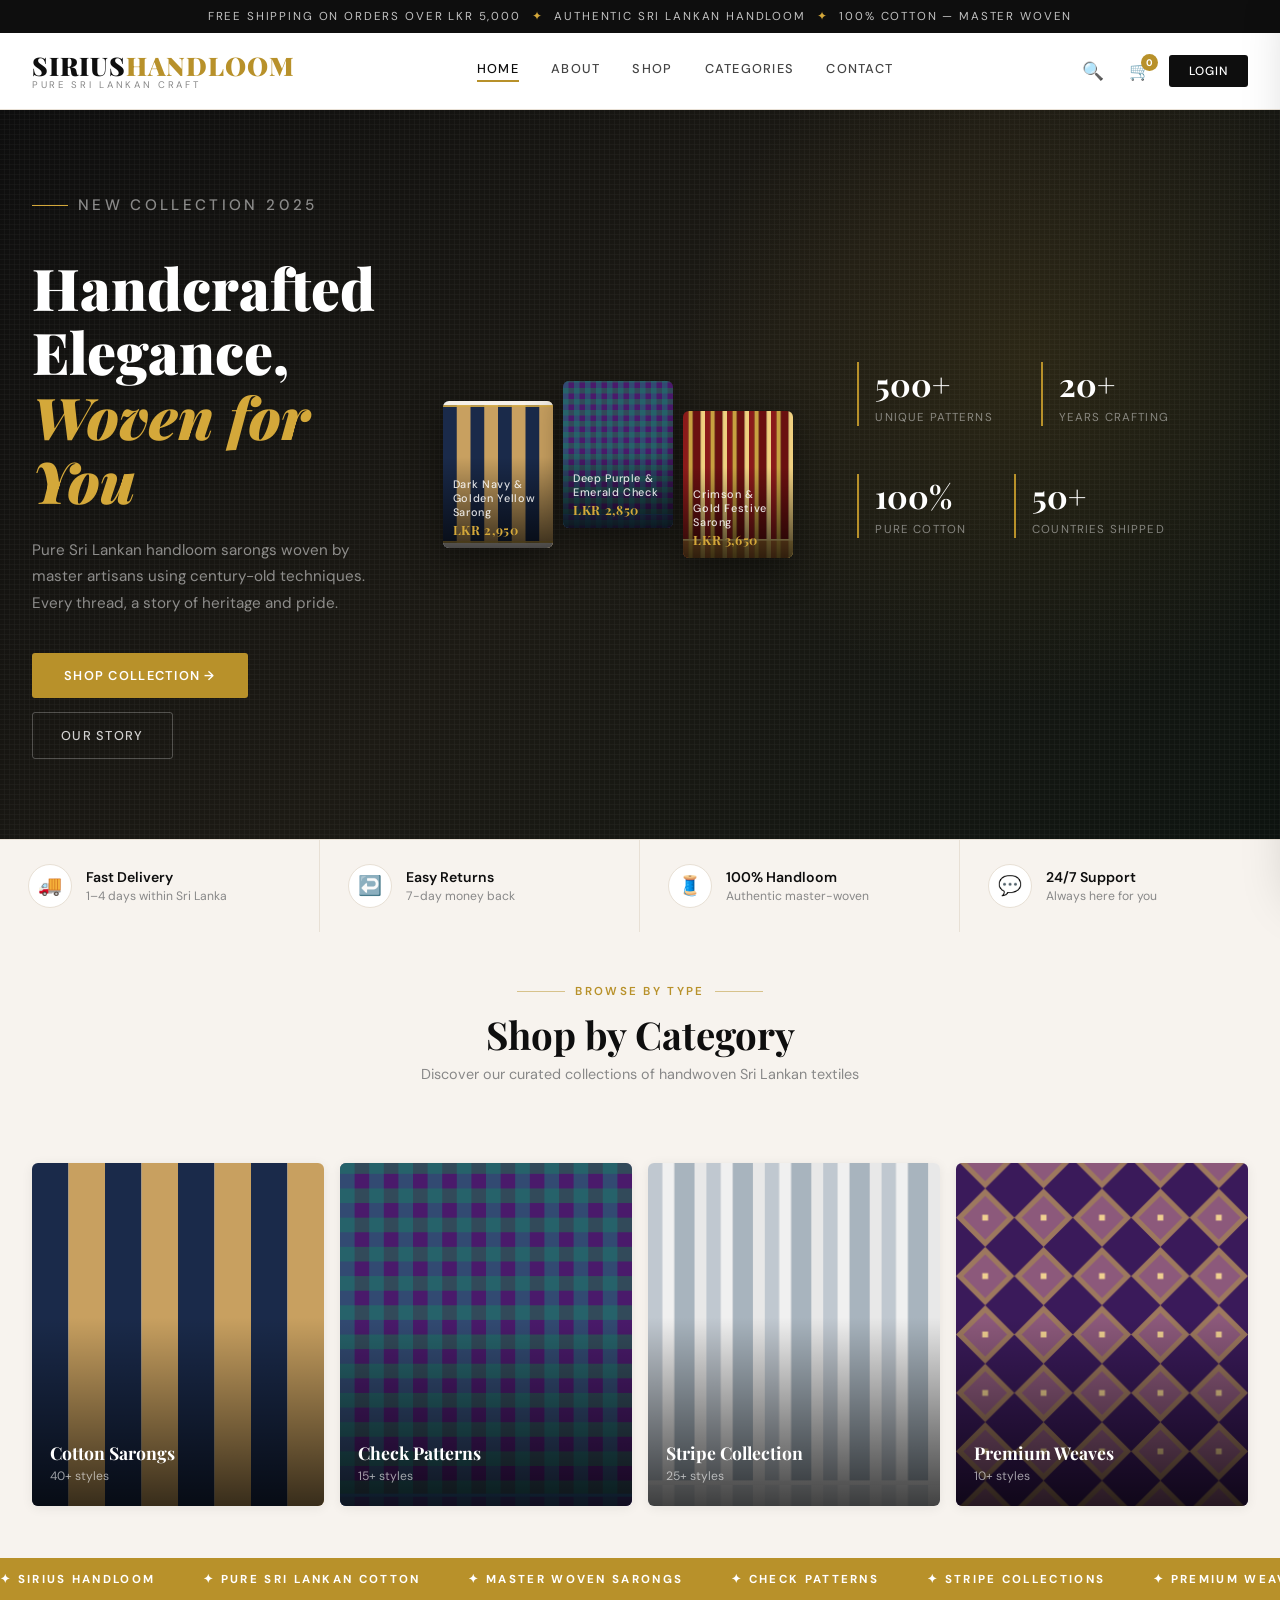
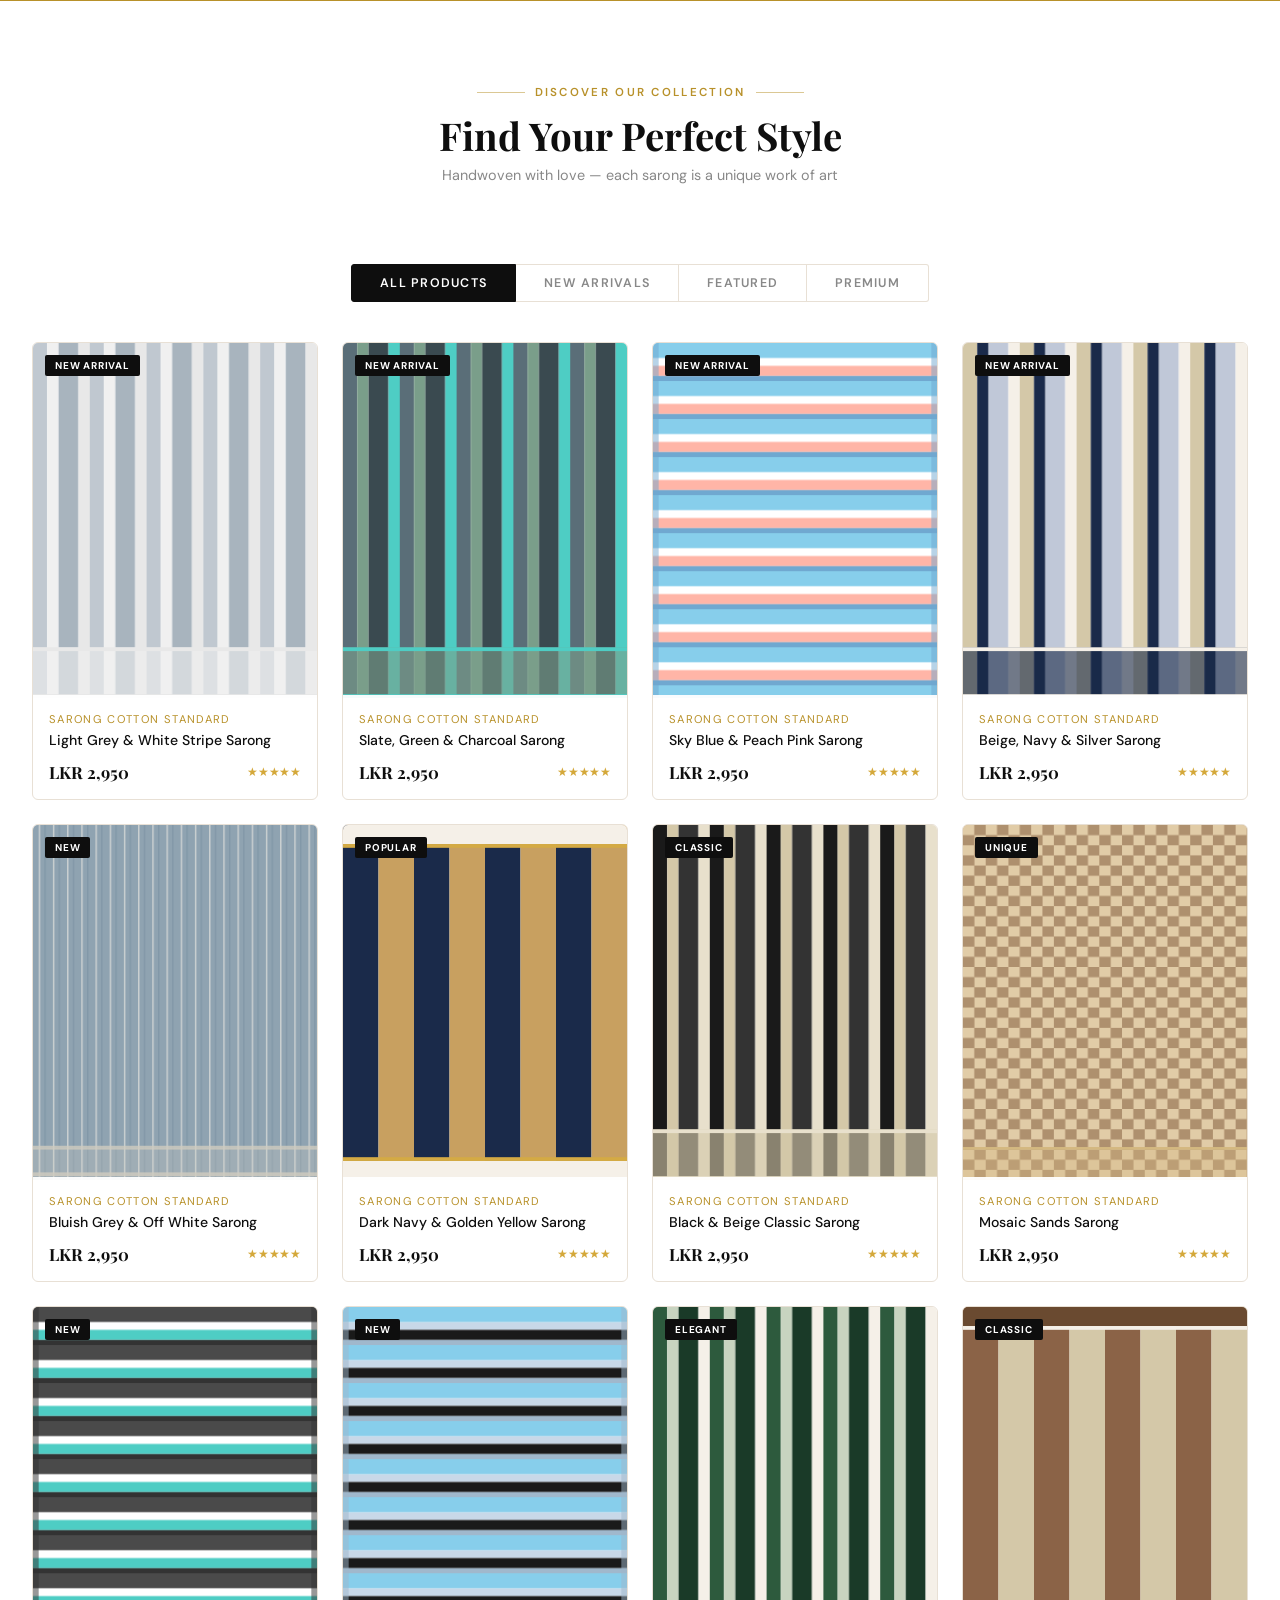
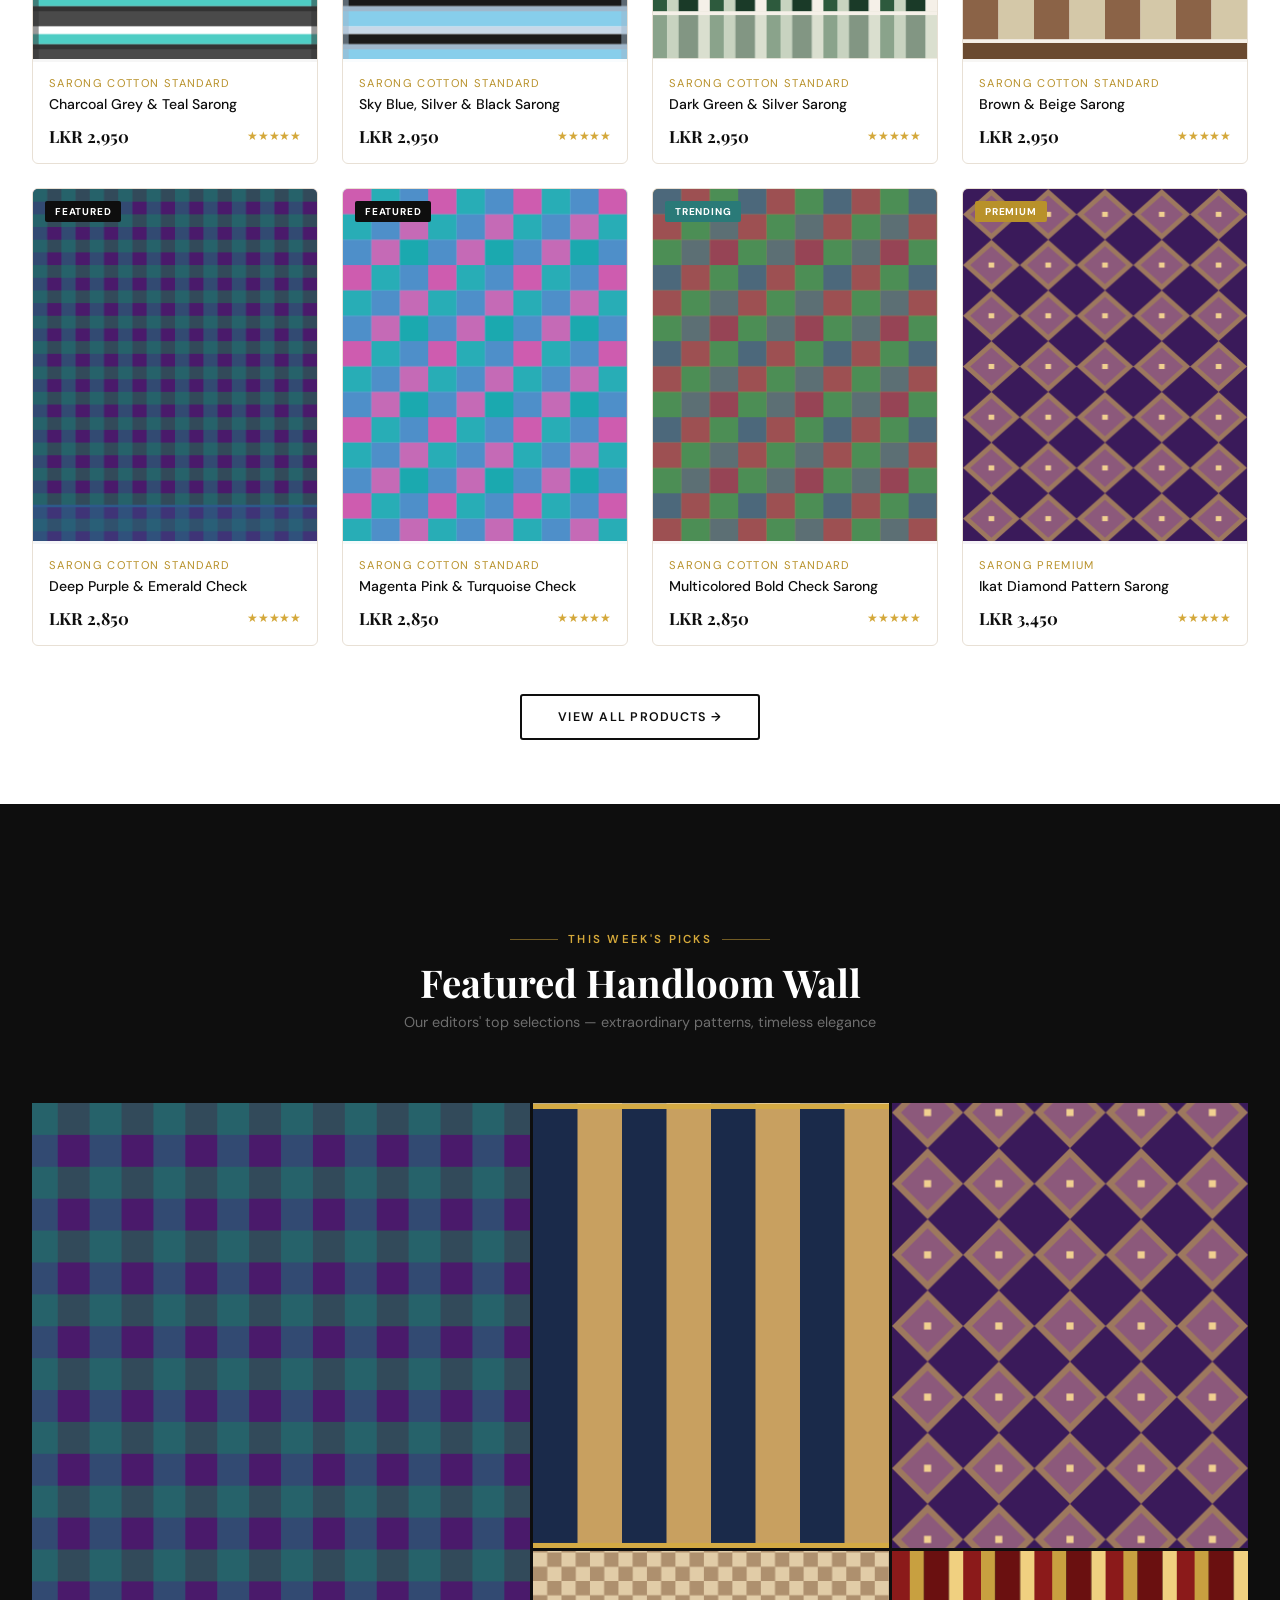
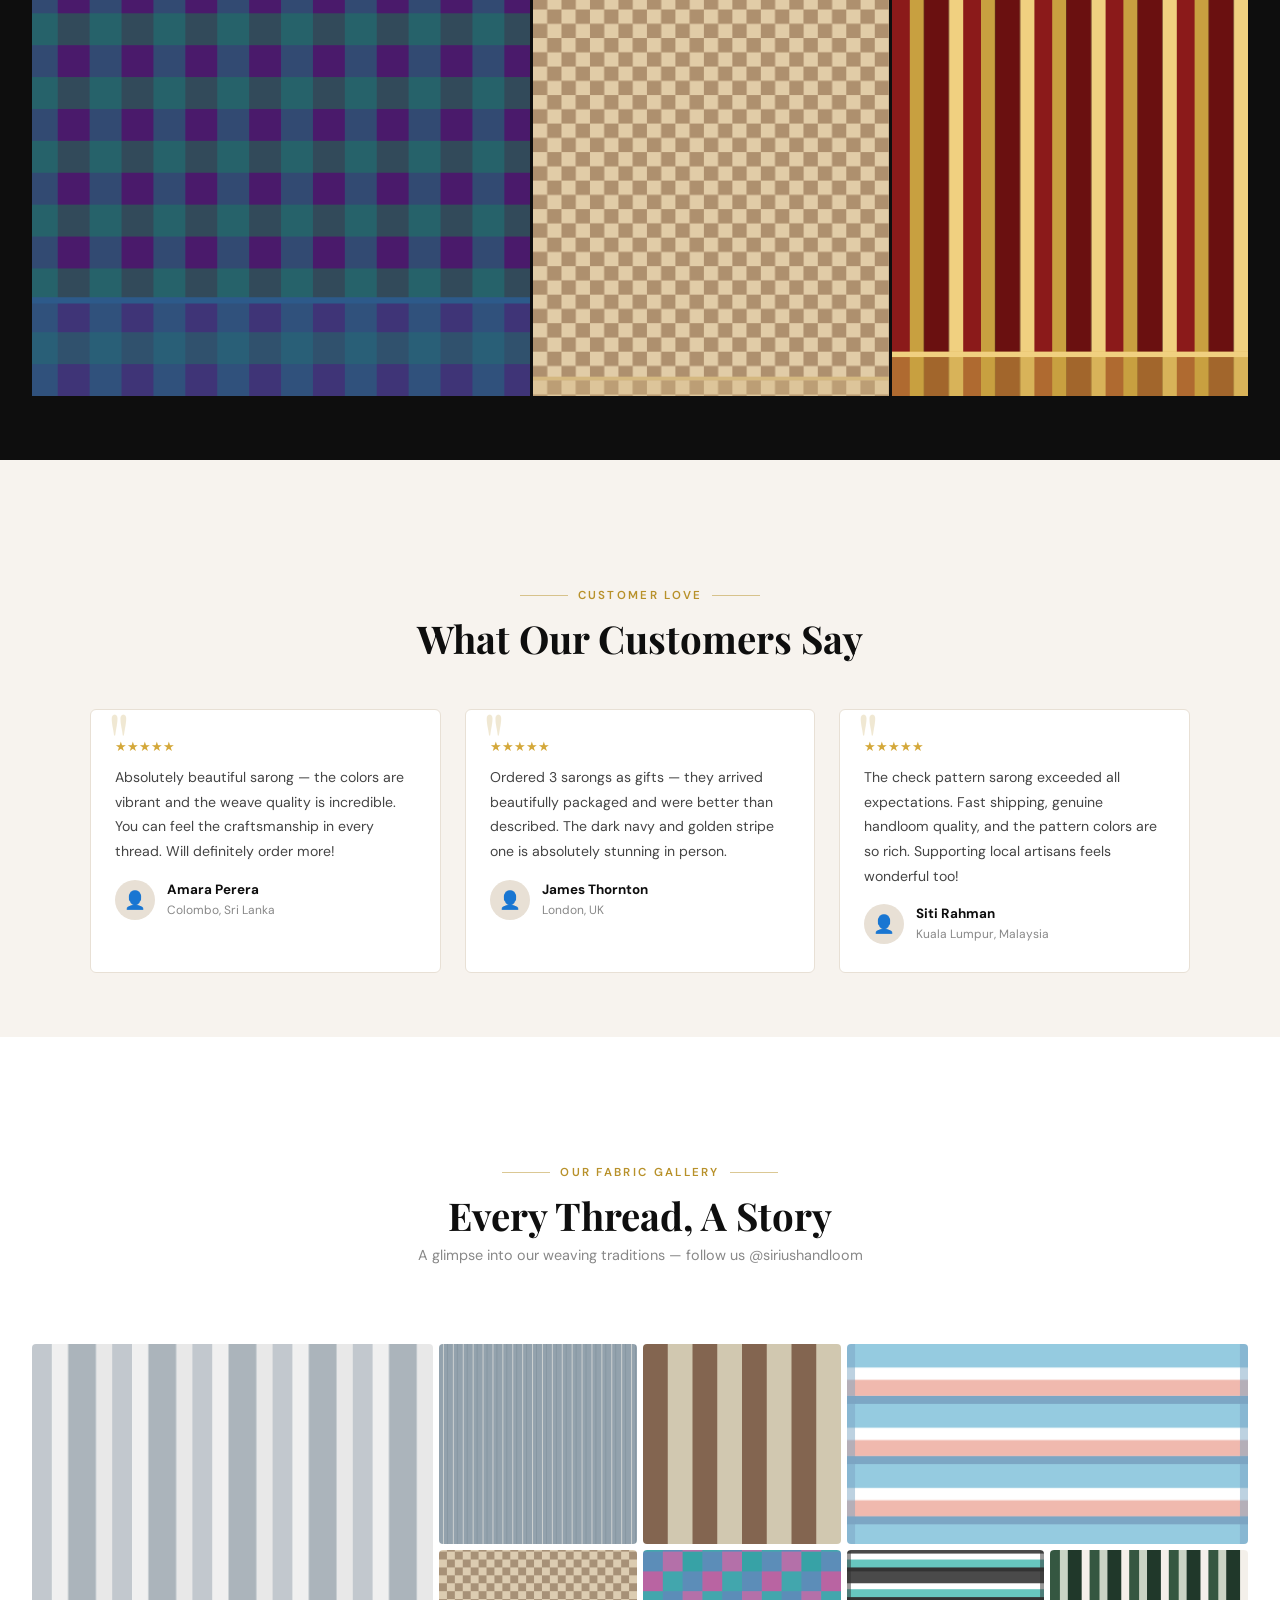
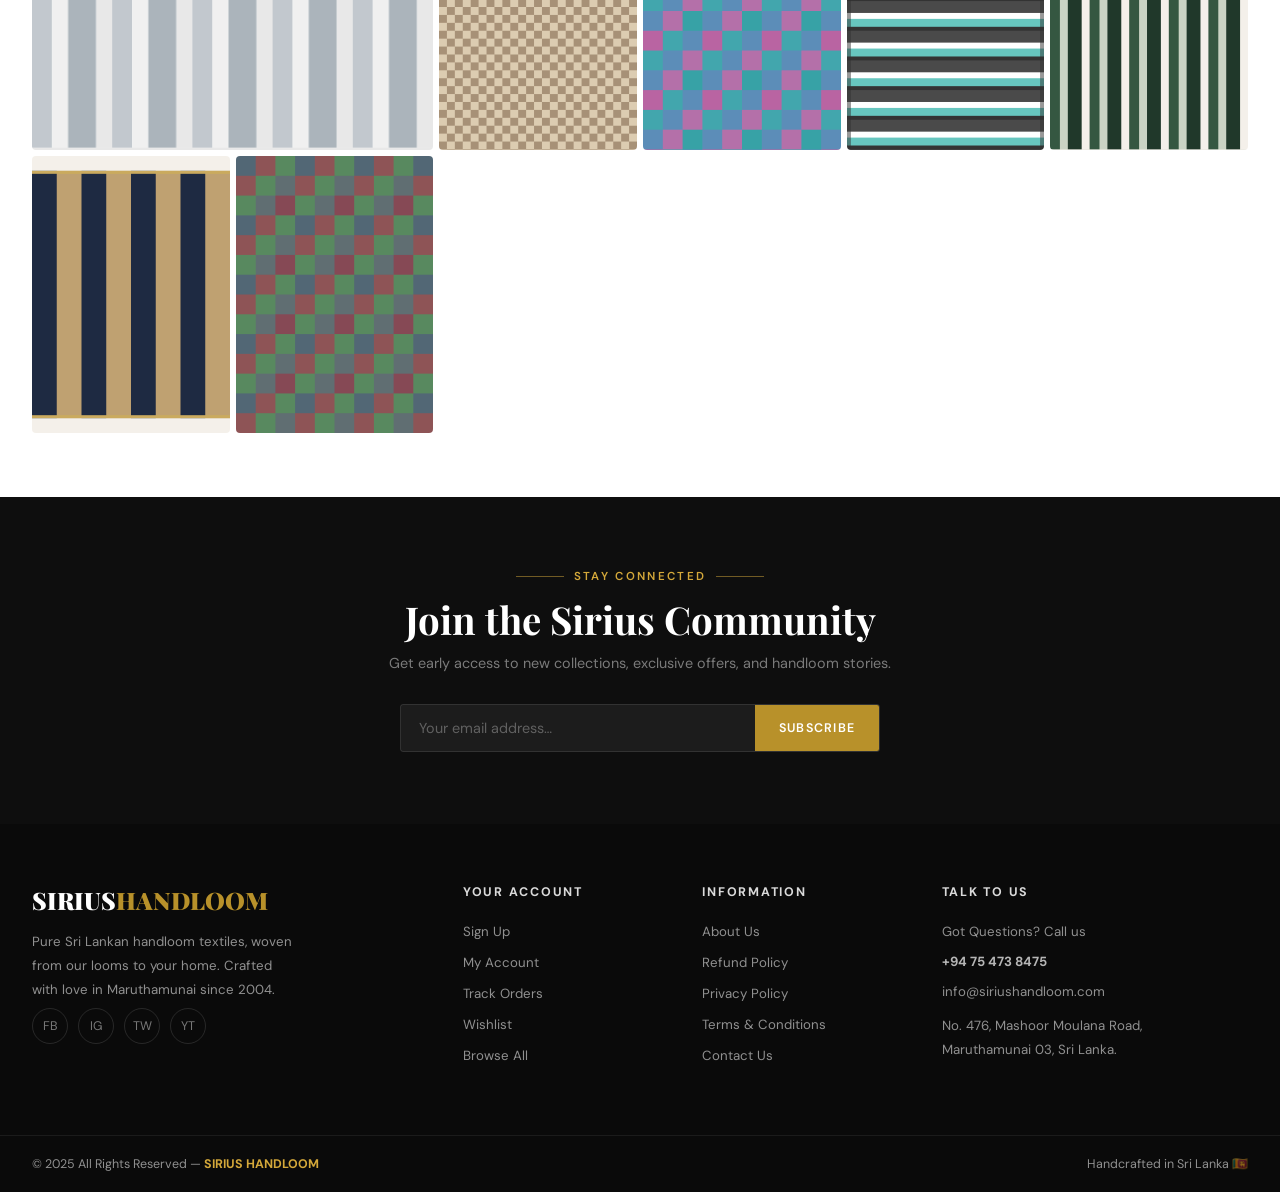
==== index.html @ 28c146fe "Initial commit - Handloom website" ====
<!DOCTYPE html>
<html lang="en">
<head>
  <meta charset="UTF-8"/>
  <meta name="viewport" content="width=device-width, initial-scale=1.0"/>
  <title>Sirius Handloom — Pure Sri Lankan Handloom Textiles</title>
  <meta name="description" content="Discover handcrafted Sri Lankan handloom sarongs, woven by master artisans. Authentic cotton textiles, vibrant patterns, shipped worldwide.">
  <link rel="preconnect" href="https://fonts.googleapis.com">
  <link href="https://fonts.googleapis.com/css2?family=Playfair+Display:ital,wght@0,400;0,700;0,900;1,400;1,700&family=DM+Sans:wght@300;400;500&display=swap" rel="stylesheet">
  <link rel="stylesheet" href="style.css"/>
</head>
<body>

<!-- ANNOUNCE BAR -->
<div class="announce">
  Free shipping on orders over LKR 5,000
  <span>✦</span>
  Authentic Sri Lankan Handloom
  <span>✦</span>
  100% Cotton — Master Woven
</div>

<!-- HEADER -->
<header class="header" id="siteHeader">
  <div class="header-inner">
    <div class="logo">
      <a href="index.html">
        <div class="logo-main">SIRIUS<span>HANDLOOM</span></div>
        <div class="logo-sub">Pure Sri Lankan Craft</div>
      </a>
    </div>
    <nav class="nav">
      <a href="index.html" class="active">Home</a>
      <a href="about.html">About</a>
      <a href="shop.html">Shop</a>
      <a href="categories.html">Categories</a>
      <a href="contact.html">Contact</a>
    </nav>
    <div class="h-actions">
      <button class="h-btn" onclick="toggleSearch()" title="Search">🔍</button>
      <button class="h-btn" onclick="toggleCart()" title="Cart">
        🛒<span class="cart-badge">0</span>
      </button>
      <a href="login.html" class="btn-login">Login</a>
      <button class="hamburger" onclick="toggleMenu()">☰</button>
    </div>
  </div>
  <div class="mobile-nav" id="mobileNav">
    <a href="index.html">Home</a>
    <a href="about.html">About Us</a>
    <a href="shop.html">Shop All</a>
    <a href="categories.html">Categories</a>
    <a href="contact.html">Contact</a>
    <a href="login.html">Login / Register</a>
  </div>
  <div class="search-wrap" id="searchWrap">
    <input type="text" placeholder="Search sarongs, patterns, colors…"/>
    <button>Search</button>
  </div>
</header>

<!-- HERO -->
<section class="hero">
  <div class="hero-bg"></div>
  <div class="hero-texture"></div>
  <div class="hero-glow"></div>
  <div class="hero-content">
    <div class="hero-left">
      <p class="hero-tag">New Collection 2025</p>
      <h1>
        Handcrafted<br>
        Elegance,<br>
        <em>Woven for You</em>
      </h1>
      <p>Pure Sri Lankan handloom sarongs woven by master artisans using century-old techniques. Every thread, a story of heritage and pride.</p>
      <div class="hero-btns">
        <a href="shop.html" class="btn-primary">Shop Collection →</a>
        <a href="about.html" class="btn-ghost">Our Story</a>
      </div>
    </div>
    <div class="hero-right" id="heroFabrics">
      <!-- Rendered by JS -->
    </div>
  </div>
  <div class="hero-stats">
    <div class="stat">
      <span class="stat-num">500+</span>
      <span class="stat-label">Unique Patterns</span>
    </div>
    <div class="stat">
      <span class="stat-num">20+</span>
      <span class="stat-label">Years Crafting</span>
    </div>
    <div class="stat">
      <span class="stat-num">100%</span>
      <span class="stat-label">Pure Cotton</span>
    </div>
    <div class="stat">
      <span class="stat-num">50+</span>
      <span class="stat-label">Countries Shipped</span>
    </div>
  </div>
</section>

<!-- FEATURES -->
<section class="features">
  <div class="feature">
    <div class="f-icon">🚚</div>
    <div><strong>Fast Delivery</strong><p>1–4 days within Sri Lanka</p></div>
  </div>
  <div class="feature">
    <div class="f-icon">↩️</div>
    <div><strong>Easy Returns</strong><p>7-day money back</p></div>
  </div>
  <div class="feature">
    <div class="f-icon">🧵</div>
    <div><strong>100% Handloom</strong><p>Authentic master-woven</p></div>
  </div>
  <div class="feature">
    <div class="f-icon">💬</div>
    <div><strong>24/7 Support</strong><p>Always here for you</p></div>
  </div>
</section>

<!-- CATEGORY BAND -->
<section class="cat-band">
  <div class="section-head">
    <p class="section-label">Browse by Type</p>
    <h2 class="section-title">Shop by Category</h2>
    <p class="section-sub">Discover our curated collections of handwoven Sri Lankan textiles</p>
  </div>
  <div class="cat-grid" id="catGrid">
    <!-- Rendered by JS -->
  </div>
</section>

<!-- MARQUEE -->
<div class="marquee-wrap">
  <div class="marquee-track">
    <span>Sirius Handloom</span>
    <span>Pure Sri Lankan Cotton</span>
    <span>Master Woven Sarongs</span>
    <span>Check Patterns</span>
    <span>Stripe Collections</span>
    <span>Premium Weaves</span>
    <span>Handcrafted Heritage</span>
    <span>Vibrant Colors</span>
    <span>Sirius Handloom</span>
    <span>Pure Sri Lankan Cotton</span>
    <span>Master Woven Sarongs</span>
    <span>Check Patterns</span>
    <span>Stripe Collections</span>
    <span>Premium Weaves</span>
    <span>Handcrafted Heritage</span>
    <span>Vibrant Colors</span>
  </div>
</div>

<!-- PRODUCTS -->
<section class="products-section">
  <div class="section-head">
    <p class="section-label">Discover Our Collection</p>
    <h2 class="section-title">Find Your Perfect Style</h2>
    <p class="section-sub">Handwoven with love — each sarong is a unique work of art</p>
  </div>
  <div class="tab-bar">
    <button class="tab-pill active" onclick="switchTab(this,'all')">All Products</button>
    <button class="tab-pill" onclick="switchTab(this,'new')">New Arrivals</button>
    <button class="tab-pill" onclick="switchTab(this,'featured')">Featured</button>
    <button class="tab-pill" onclick="switchTab(this,'premium')">Premium</button>
  </div>
  <div class="products-grid" id="productsGrid">
    <!-- Rendered by JS -->
  </div>
  <div class="center" style="padding:48px 0 0;">
    <a href="shop.html" class="btn-outline">View All Products →</a>
  </div>
</section>

<!-- FEATURED WALL -->
<section class="featured-wall">
  <div class="section-head" style="padding-bottom:32px;">
    <p class="section-label">This Week's Picks</p>
    <h2 class="section-title">Featured Handloom Wall</h2>
    <p class="section-sub" style="color:rgba(255,255,255,.4)">Our editors' top selections — extraordinary patterns, timeless elegance</p>
  </div>
  <div class="fw-grid" id="featuredWall">
    <!-- Rendered by JS -->
  </div>
</section>

<!-- TESTIMONIALS -->
<section class="testimonial-band">
  <div class="section-head">
    <p class="section-label">Customer Love</p>
    <h2 class="section-title">What Our Customers Say</h2>
  </div>
  <div class="testi-grid">
    <div class="testi-card">
      <div class="testi-stars">★★★★★</div>
      <p class="testi-text">Absolutely beautiful sarong — the colors are vibrant and the weave quality is incredible. You can feel the craftsmanship in every thread. Will definitely order more!</p>
      <div class="testi-author">
        <div class="testi-avatar">👤</div>
        <div><strong>Amara Perera</strong><span>Colombo, Sri Lanka</span></div>
      </div>
    </div>
    <div class="testi-card">
      <div class="testi-stars">★★★★★</div>
      <p class="testi-text">Ordered 3 sarongs as gifts — they arrived beautifully packaged and were better than described. The dark navy and golden stripe one is absolutely stunning in person.</p>
      <div class="testi-author">
        <div class="testi-avatar">👤</div>
        <div><strong>James Thornton</strong><span>London, UK</span></div>
      </div>
    </div>
    <div class="testi-card">
      <div class="testi-stars">★★★★★</div>
      <p class="testi-text">The check pattern sarong exceeded all expectations. Fast shipping, genuine handloom quality, and the pattern colors are so rich. Supporting local artisans feels wonderful too!</p>
      <div class="testi-author">
        <div class="testi-avatar">👤</div>
        <div><strong>Siti Rahman</strong><span>Kuala Lumpur, Malaysia</span></div>
      </div>
    </div>
  </div>
</section>

<!-- GALLERY -->
<section class="gallery-section">
  <div class="section-head">
    <p class="section-label">Our Fabric Gallery</p>
    <h2 class="section-title">Every Thread, A Story</h2>
    <p class="section-sub">A glimpse into our weaving traditions — follow us @siriushandloom</p>
  </div>
  <div class="gallery-grid" id="galleryGrid">
    <!-- Rendered by JS -->
  </div>
</section>

<!-- NEWSLETTER -->
<section class="newsletter">
  <div class="section-label">Stay Connected</div>
  <h2 class="section-title">Join the Sirius Community</h2>
  <p>Get early access to new collections, exclusive offers, and handloom stories.</p>
  <div class="nl-form">
    <input type="email" placeholder="Your email address…"/>
    <button onclick="subscribeNewsletter(this)">Subscribe</button>
  </div>
</section>

<!-- FOOTER -->
<footer class="footer">
  <div class="footer-top">
    <div class="footer-col f-brand">
      <div class="f-logo">SIRIUS<span>HANDLOOM</span></div>
      <p>Pure Sri Lankan handloom textiles, woven from our looms to your home. Crafted with love in Maruthamunai since 2004.</p>
      <div class="f-socials">
        <a href="#">FB</a><a href="#">IG</a><a href="#">TW</a><a href="#">YT</a>
      </div>
    </div>
    <div class="footer-col">
      <h4>Your Account</h4>
      <ul>
        <li><a href="login.html">Sign Up</a></li>
        <li><a href="#">My Account</a></li>
        <li><a href="#">Track Orders</a></li>
        <li><a href="#">Wishlist</a></li>
        <li><a href="shop.html">Browse All</a></li>
      </ul>
    </div>
    <div class="footer-col">
      <h4>Information</h4>
      <ul>
        <li><a href="about.html">About Us</a></li>
        <li><a href="#">Refund Policy</a></li>
        <li><a href="#">Privacy Policy</a></li>
        <li><a href="#">Terms & Conditions</a></li>
        <li><a href="contact.html">Contact Us</a></li>
      </ul>
    </div>
    <div class="footer-col">
      <h4>Talk To Us</h4>
      <p>Got Questions? Call us</p>
      <p><strong><a href="tel:+94754738475" style="color:rgba(255,255,255,.7)">+94 75 473 8475</a></strong></p>
      <p><a href="mailto:info@siriushandloom.com">info@siriushandloom.com</a></p>
      <p style="margin-top:10px;">No. 476, Mashoor Moulana Road,<br>Maruthamunai 03, Sri Lanka.</p>
    </div>
  </div>
  <div class="footer-bottom" style="max-width:1320px;margin:0 auto;">
    <p>© 2025 All Rights Reserved — <strong>SIRIUS HANDLOOM</strong></p>
    <p>Handcrafted in Sri Lanka 🇱🇰</p>
  </div>
</footer>

<!-- CART OVERLAY + DRAWER -->
<div class="cart-overlay" id="cartOverlay" onclick="toggleCart()"></div>
<div class="cart-drawer" id="cartDrawer">
  <div class="cart-head">
    <h3>Your Cart <span class="cart-count-text"></span></h3>
    <button onclick="toggleCart()">✕</button>
  </div>
  <div class="cart-empty-state" id="cartEmptyState">
    <div class="empty-icon">🛒</div>
    <p>Your cart is empty</p>
    <a href="shop.html" class="btn-primary" onclick="toggleCart()">Start Shopping</a>
  </div>
  <div class="cart-body" id="cartBody" style="display:none;"></div>
  <div class="cart-foot" id="cartFoot" style="display:none;">
    <div class="cart-total">
      <span>Total</span>
      <span id="cartTotal">LKR 0</span>
    </div>
    <a href="#" class="btn-primary" style="width:100%;justify-content:center;">Checkout →</a>
  </div>
</div>

<script src="products.js"></script>
<script src="app.js"></script>
<script>
  function subscribeNewsletter(btn) {
    btn.textContent = '✓ Subscribed!';
    btn.style.background = '#2a7a78';
    setTimeout(() => { btn.textContent = 'Subscribe'; btn.style.background = ''; }, 3000);
  }
</script>
</body>
</html>
---- style.css ----
/* ===================================
   SIRIUS HANDLOOM — Premium Stylesheet
   =================================== */

@import url('https://fonts.googleapis.com/css2?family=Playfair+Display:ital,wght@0,400;0,700;0,900;1,400;1,700&family=DM+Sans:wght@300;400;500&display=swap');

*, *::before, *::after { box-sizing: border-box; margin: 0; padding: 0; }

:root {
  --ink:     #0e0e0e;
  --deep:    #1c1c1c;
  --mid:     #444444;
  --muted:   #888;
  --linen:   #f7f3ee;
  --cream:   #faf7f2;
  --border:  #e8e0d5;
  --gold:    #b8912a;
  --gold2:   #d4a83a;
  --teal:    #2a7a78;
  --white:   #ffffff;
  --shadow:  0 8px 40px rgba(0,0,0,0.10);
  --shadow2: 0 2px 12px rgba(0,0,0,0.07);
  --radius:  3px;
  --display: 'Playfair Display', Georgia, serif;
  --body:    'DM Sans', sans-serif;
  --transition: 0.28s cubic-bezier(.4,0,.2,1);
}

/* ── DARK MODE VARIABLES ── */
[data-theme="dark"] {
  --ink:     #f0ece6;
  --deep:    #e8e4de;
  --mid:     #c8c0b4;
  --muted:   #8a8278;
  --linen:   #1e1b18;
  --cream:   #181510;
  --border:  #2e2a26;
  --white:   #141210;
  --shadow:  0 8px 40px rgba(0,0,0,0.45);
  --shadow2: 0 2px 12px rgba(0,0,0,0.35);
}

/* Specific dark mode overrides for elements that use hardcoded colors */
[data-theme="dark"] body { background: #141210; }
[data-theme="dark"] .header { background: rgba(20,18,16,.96); border-bottom-color: #2e2a26; }
[data-theme="dark"] .mobile-nav { background: #1a1714; }
[data-theme="dark"] .search-wrap { background: #1e1b18; }
[data-theme="dark"] .search-wrap input { background: #141210; color: var(--ink); }
[data-theme="dark"] .prod-actions-hover { background: rgba(20,18,16,.95); }
[data-theme="dark"] .btn-wish { background: #1a1714; }
[data-theme="dark"] .ci-qty button { background: #1a1714; color: var(--ink); }
[data-theme="dark"] .footer { background: #0a0907; }
[data-theme="dark"] .cart-drawer { background: #141210; }
[data-theme="dark"] .testi-card { background: #1a1714; }
[data-theme="dark"] .tab-pill { background: #1a1714; color: var(--muted); }
[data-theme="dark"] .tab-pill.active { background: var(--gold); border-color: var(--gold); color: #fff; }
[data-theme="dark"] .nl-form input { background: rgba(255,255,255,.06); }
[data-theme="dark"] .hero-bg { background: linear-gradient(135deg, #0a0807 0%, #1a1510 50%, #0a0e0c 100%); }

/* Smooth theme transition */
body, .header, .mobile-nav, .search-wrap, .cart-drawer,
.product-card, .testi-card, .tab-pill, .feature, .footer,
.footer-col, .cart-head, .cart-body, .cart-foot { transition: background var(--transition), border-color var(--transition), color var(--transition); }

html { scroll-behavior: smooth; }
body {
  font-family: var(--body);
  color: var(--mid);
  background: var(--white);
  overflow-x: hidden;
}
a { text-decoration: none; color: inherit; }
img { max-width: 100%; display: block; }
ul { list-style: none; }
button { cursor: pointer; }

/* ── ANNOUNCE BAR ── */
.announce {
  background: var(--ink);
  color: rgba(255,255,255,.75);
  text-align: center;
  font-size: .72rem;
  letter-spacing: .16em;
  text-transform: uppercase;
  padding: 9px 20px;
}
.announce span { color: var(--gold2); margin: 0 6px; }

/* ── HEADER ── */
.header {
  position: sticky; top: 0; z-index: 900;
  background: rgba(255,255,255,.96);
  backdrop-filter: blur(12px);
  border-bottom: 1px solid var(--border);
}
.header-inner {
  max-width: 1320px; margin: 0 auto;
  padding: 0 32px; height: 76px;
  display: flex; align-items: center; gap: 2.4rem;
}
.logo {
  flex-shrink: 0;
  font-family: var(--display);
  display: flex; flex-direction: column; line-height: 1;
}
.logo-main {
  font-size: 1.6rem; font-weight: 900;
  letter-spacing: .04em; color: var(--ink);
}
.logo-main span { color: var(--gold); }
.logo-sub {
  font-size: .6rem; letter-spacing: .28em;
  text-transform: uppercase; color: var(--muted);
  font-family: var(--body); font-weight: 400;
  margin-top: 1px;
}
nav.nav { display: flex; gap: 2rem; margin: 0 auto; }
nav.nav a {
  font-size: .8rem; font-weight: 500;
  letter-spacing: .1em; text-transform: uppercase;
  color: var(--mid); padding-bottom: 3px;
  border-bottom: 2px solid transparent;
  transition: color var(--transition), border-color var(--transition);
}
nav.nav a:hover, nav.nav a.active {
  color: var(--ink); border-bottom-color: var(--gold);
}
.h-actions { display: flex; align-items: center; gap: .7rem; }
.h-btn {
  background: none; border: none; font-size: 1.1rem;
  color: var(--ink); position: relative; padding: 7px;
  transition: color var(--transition);
  font-family: var(--body);
}
.h-btn:hover { color: var(--gold); }
.cart-badge {
  position: absolute; top: 1px; right: 0;
  background: var(--gold); color: #fff;
  font-size: .6rem; font-weight: 700;
  border-radius: 50%; width: 17px; height: 17px;
  display: flex; align-items: center; justify-content: center;
}
.btn-login {
  background: var(--ink); color: #fff;
  padding: 8px 20px; border-radius: var(--radius);
  font-size: .75rem; font-weight: 500;
  letter-spacing: .08em; text-transform: uppercase;
  transition: background var(--transition);
  font-family: var(--body); border: none;
}
.btn-login:hover { background: var(--gold); }
.hamburger { display: none; background: none; border: none; font-size: 1.5rem; color: var(--ink); }

/* Mobile nav */
.mobile-nav {
  display: none; flex-direction: column;
  background: var(--white); border-top: 1px solid var(--border);
  padding: 1rem 32px;
}
.mobile-nav a { padding: 11px 0; font-size: .9rem; font-weight: 500; border-bottom: 1px solid var(--border); }
.mobile-nav.open { display: flex; }

/* Search */
.search-wrap {
  display: none; padding: 14px 32px;
  background: var(--linen); border-top: 1px solid var(--border);
}
.search-wrap.open { display: flex; gap: 10px; }
.search-wrap input {
  flex: 1; padding: 11px 16px; border: 1px solid var(--border);
  border-radius: var(--radius); font-family: var(--body); font-size: .9rem;
  background: var(--white);
}
.search-wrap input:focus { outline: none; border-color: var(--gold); }
.search-wrap button {
  background: var(--ink); color: #fff;
  border: none; padding: 11px 24px;
  border-radius: var(--radius); font-family: var(--body); font-size: .82rem; font-weight: 500;
}

/* ── HERO ── */
.hero {
  position: relative; overflow: hidden;
  min-height: 620px; display: flex; align-items: center;
  background: var(--ink);
}
.hero-bg {
  position: absolute; inset: 0;
  background: linear-gradient(135deg, #0e0e0e 0%, #1c1a14 50%, #0e1410 100%);
}
/* Woven texture overlay */
.hero-texture {
  position: absolute; inset: 0; opacity: .06;
  background-image:
    repeating-linear-gradient(0deg, transparent, transparent 4px, rgba(255,255,255,.5) 4px, rgba(255,255,255,.5) 5px),
    repeating-linear-gradient(90deg, transparent, transparent 4px, rgba(255,255,255,.5) 4px, rgba(255,255,255,.5) 5px);
}
.hero-glow {
  position: absolute; right: -100px; top: -100px;
  width: 700px; height: 700px; border-radius: 50%;
  background: radial-gradient(circle, rgba(184,145,42,.12) 0%, transparent 70%);
}
.hero-content {
  position: relative; z-index: 2;
  max-width: 1320px; margin: 0 auto; padding: 80px 32px;
  display: grid; grid-template-columns: 1fr 1fr; gap: 60px; align-items: center;
}
.hero-left { animation: fadeSlideUp .8s ease both; }
.hero-tag {
  display: inline-flex; align-items: center; gap: 10px;
  color: var(--gold2); font-size: .72rem; font-weight: 500;
  letter-spacing: .22em; text-transform: uppercase; margin-bottom: 22px;
}
.hero-tag::before {
  content: ''; display: block; width: 36px; height: 1px; background: var(--gold2);
}
.hero-left h1 {
  font-family: var(--display);
  font-size: clamp(2.6rem, 4.5vw, 4.4rem);
  font-weight: 900; color: #fff; line-height: 1.12; margin-bottom: 24px;
}
.hero-left h1 em { font-style: italic; color: var(--gold2); }
.hero-left p {
  color: rgba(255,255,255,.5); font-size: .95rem; line-height: 1.75;
  max-width: 440px; margin-bottom: 36px;
}
.hero-btns { display: flex; gap: 14px; flex-wrap: wrap; }
.btn-primary {
  display: inline-flex; align-items: center; gap: 8px;
  background: var(--gold); color: #fff;
  padding: 14px 32px; border-radius: var(--radius);
  font-size: .8rem; font-weight: 600; letter-spacing: .1em; text-transform: uppercase;
  transition: background var(--transition), transform var(--transition);
  border: none; font-family: var(--body);
}
.btn-primary:hover { background: var(--gold2); transform: translateY(-2px); }
.btn-ghost {
  display: inline-flex; align-items: center; gap: 8px;
  border: 1px solid rgba(255,255,255,.25); color: rgba(255,255,255,.8);
  padding: 14px 28px; border-radius: var(--radius);
  font-size: .8rem; font-weight: 500; letter-spacing: .1em; text-transform: uppercase;
  transition: border-color var(--transition), color var(--transition);
}
.btn-ghost:hover { border-color: var(--gold2); color: var(--gold2); }

/* Hero fabric showcase */
.hero-right {
  animation: fadeSlideUp .9s .15s ease both;
  display: grid; grid-template-columns: repeat(3, 1fr); gap: 10px;
}
.hero-fabric-card {
  border-radius: 6px; overflow: hidden;
  aspect-ratio: .75; position: relative;
  transform: rotate(0deg);
  transition: transform var(--transition);
  box-shadow: 0 12px 36px rgba(0,0,0,.4);
}
.hero-fabric-card:nth-child(2) { transform: translateY(-20px); }
.hero-fabric-card:nth-child(3) { transform: translateY(10px); }
.hero-fabric-card:hover { transform: scale(1.04) !important; z-index: 2; }
.hero-fabric-card img {
  width: 100%; height: 100%; object-fit: cover;
}
.hero-fabric-label {
  position: absolute; bottom: 0; left: 0; right: 0;
  background: linear-gradient(transparent, rgba(0,0,0,.7));
  padding: 20px 10px 10px;
  font-size: .68rem; color: rgba(255,255,255,.85);
  font-weight: 500; letter-spacing: .06em;
}
.hero-price {
  color: var(--gold2); font-size: .8rem; font-weight: 700;
  font-family: var(--display); display: block; margin-top: 2px;
}

/* Hero stats */
.hero-stats {
  position: relative; z-index: 2;
  max-width: 1320px; margin: 0 auto;
  padding: 0 32px 48px;
  display: flex; gap: 48px; flex-wrap: wrap;
}
.stat { border-left: 2px solid var(--gold); padding-left: 16px; }
.stat-num { font-family: var(--display); font-size: 2rem; font-weight: 700; color: #fff; display: block; }
.stat-label { font-size: .72rem; color: rgba(255,255,255,.45); letter-spacing: .1em; text-transform: uppercase; }

@keyframes fadeSlideUp {
  from { opacity: 0; transform: translateY(28px); }
  to { opacity: 1; transform: translateY(0); }
}

/* ── FEATURE STRIP ── */
.features {
  display: grid; grid-template-columns: repeat(4, 1fr);
  background: var(--linen); border-top: 1px solid var(--border);
}
.feature {
  display: flex; align-items: center; gap: 14px;
  padding: 24px 28px;
  border-right: 1px solid var(--border);
  transition: background var(--transition);
}
.feature:hover { background: var(--cream); }
.feature:last-child { border-right: none; }
.f-icon {
  width: 44px; height: 44px; flex-shrink: 0;
  background: var(--white); border: 1px solid var(--border);
  border-radius: 50%; display: flex; align-items: center; justify-content: center;
  font-size: 1.2rem;
}
.feature strong { display: block; color: var(--ink); font-size: .88rem; font-weight: 600; margin-bottom: 2px; }
.feature p { color: var(--muted); font-size: .76rem; }

/* ── SECTION COMMONS ── */
.section-label {
  display: flex; align-items: center; gap: 10px; justify-content: center;
  color: var(--gold); font-size: .72rem; font-weight: 600;
  letter-spacing: .2em; text-transform: uppercase; margin-bottom: 12px;
}
.section-label::before, .section-label::after {
  content: ''; flex: 1; max-width: 48px; height: 1px; background: var(--gold); opacity: .5;
}
.section-title {
  font-family: var(--display); font-size: clamp(1.8rem, 3vw, 2.8rem);
  font-weight: 700; color: var(--ink); text-align: center; line-height: 1.2; margin-bottom: 8px;
}
.section-sub { text-align: center; color: var(--muted); font-size: .9rem; margin-bottom: 40px; }
.section-head { text-align: center; padding: 64px 24px 40px; max-width: 700px; margin: 0 auto; }

/* ── CATEGORY BAND ── */
.cat-band { background: var(--linen); padding: 52px 32px; }
.cat-band .section-head { padding-top: 0; }
.cat-grid {
  display: grid; grid-template-columns: repeat(4, 1fr);
  gap: 16px; max-width: 1320px; margin: 0 auto;
}
.cat-card {
  position: relative; border-radius: 6px; overflow: hidden;
  aspect-ratio: .85; cursor: pointer;
  box-shadow: var(--shadow2);
}
.cat-card-bg {
  width: 100%; height: 100%;
  transition: transform .5s ease;
}
.cat-card:hover .cat-card-bg { transform: scale(1.07); }
.cat-overlay {
  position: absolute; inset: 0;
  background: linear-gradient(to top, rgba(0,0,0,.72) 0%, rgba(0,0,0,0) 55%);
  display: flex; flex-direction: column; justify-content: flex-end;
  padding: 22px 18px;
}
.cat-name {
  font-family: var(--display); color: #fff;
  font-size: 1.1rem; font-weight: 700; margin-bottom: 4px;
}
.cat-count { color: rgba(255,255,255,.6); font-size: .76rem; }
.cat-arrow {
  position: absolute; top: 14px; right: 14px;
  width: 32px; height: 32px; background: rgba(255,255,255,.15);
  border-radius: 50%; display: flex; align-items: center; justify-content: center;
  color: #fff; font-size: .9rem;
  opacity: 0; transform: translateY(-4px);
  transition: opacity .2s, transform .2s;
}
.cat-card:hover .cat-arrow { opacity: 1; transform: translateY(0); }

/* ── PRODUCT TABS ── */
.products-section { padding: 20px 0 64px; }
.tab-bar {
  display: flex; justify-content: center; gap: 0;
  margin-bottom: 40px;
}
.tab-pill {
  padding: 10px 28px; font-size: .78rem; font-weight: 600;
  letter-spacing: .1em; text-transform: uppercase;
  border: 1px solid var(--border); background: var(--white); color: var(--muted);
  font-family: var(--body); transition: background var(--transition), color var(--transition);
}
.tab-pill:first-child { border-radius: var(--radius) 0 0 var(--radius); }
.tab-pill:last-child { border-radius: 0 var(--radius) var(--radius) 0; border-left: none; }
.tab-pill:not(:first-child):not(:last-child) { border-left: none; }
.tab-pill.active { background: var(--ink); color: #fff; border-color: var(--ink); }

/* ── PRODUCT GRID ── */
.products-grid {
  display: grid; grid-template-columns: repeat(auto-fill, minmax(240px, 1fr));
  gap: 24px; max-width: 1320px; margin: 0 auto; padding: 0 32px;
}
.product-card {
  background: var(--white); border: 1px solid var(--border);
  border-radius: 6px; overflow: hidden;
  transition: box-shadow var(--transition), transform var(--transition);
  position: relative;
}
.product-card:hover { box-shadow: var(--shadow); transform: translateY(-6px); }
.prod-img-wrap {
  position: relative; overflow: hidden;
  aspect-ratio: 0.8;
}
.prod-fabric {
  width: 100%; height: 100%;
  transition: transform .5s ease;
  display: block;
}
.product-card:hover .prod-fabric { transform: scale(1.06); }
.prod-badge {
  position: absolute; top: 12px; left: 12px;
  background: var(--ink); color: #fff;
  font-size: .62rem; font-weight: 700; letter-spacing: .08em;
  text-transform: uppercase; padding: 4px 10px; border-radius: 2px;
}
.prod-badge.gold { background: var(--gold); }
.prod-badge.teal { background: var(--teal); }
.prod-actions-hover {
  position: absolute; bottom: -60px; left: 0; right: 0;
  background: rgba(255,255,255,.95); padding: 12px 14px;
  display: flex; gap: 8px;
  transition: bottom var(--transition);
}
.product-card:hover .prod-actions-hover { bottom: 0; }
.prod-body { padding: 14px 16px 16px; }
.prod-cat { font-size: .7rem; color: var(--gold); text-transform: uppercase; letter-spacing: .12em; margin-bottom: 5px; }
.prod-name {
  font-size: .88rem; font-weight: 500; color: var(--ink);
  margin-bottom: 10px; line-height: 1.42;
}
.prod-footer { display: flex; align-items: center; justify-content: space-between; }
.prod-price {
  font-family: var(--display); font-size: 1.05rem; font-weight: 700; color: var(--ink);
}
.prod-stars { color: var(--gold2); font-size: .75rem; letter-spacing: -.02em; }
.btn-add {
  flex: 1; padding: 9px; background: var(--ink); color: #fff;
  border: none; border-radius: var(--radius);
  font-size: .75rem; font-weight: 600; letter-spacing: .06em; text-transform: uppercase;
  transition: background var(--transition); font-family: var(--body);
}
.btn-add:hover { background: var(--gold); }
.btn-wish {
  padding: 9px 12px; border: 1px solid var(--border);
  background: var(--white); border-radius: var(--radius); font-size: 1rem;
  transition: border-color var(--transition);
}
.btn-wish:hover { border-color: #e03; }

/* Center button */
.center { text-align: center; }
.btn-outline {
  display: inline-flex; align-items: center; gap: 8px;
  border: 2px solid var(--ink); color: var(--ink);
  padding: 13px 36px; border-radius: var(--radius);
  font-size: .78rem; font-weight: 600; letter-spacing: .1em; text-transform: uppercase;
  transition: background var(--transition), color var(--transition);
  font-family: var(--body);
}
.btn-outline:hover { background: var(--ink); color: #fff; }
.btn-outline.light { border-color: #fff; color: #fff; }
.btn-outline.light:hover { background: #fff; color: var(--ink); }

/* ── MARQUEE STRIP ── */
.marquee-wrap {
  background: var(--gold); padding: 14px 0; overflow: hidden;
}
.marquee-track {
  display: flex; gap: 48px; animation: marquee 22s linear infinite;
  white-space: nowrap;
}
.marquee-track span {
  font-size: .72rem; font-weight: 700; color: #fff;
  letter-spacing: .2em; text-transform: uppercase; flex-shrink: 0;
}
.marquee-track span::before { content: '✦  '; }
@keyframes marquee { from { transform: translateX(0); } to { transform: translateX(-50%); } }

/* ── FEATURED WALL ── */
.featured-wall { padding: 64px 0; background: var(--ink); }
.featured-wall .section-label { color: var(--gold2); }
.featured-wall .section-label::before, .featured-wall .section-label::after { background: var(--gold2); }
.featured-wall .section-title { color: #fff; }
.fw-grid {
  display: grid; grid-template-columns: 1.4fr 1fr 1fr;
  gap: 3px; max-width: 1320px; margin: 0 auto; padding: 0 32px;
}
.fw-item {
  position: relative; overflow: hidden; cursor: pointer;
  aspect-ratio: .8;
}
.fw-item:first-child { aspect-ratio: unset; grid-row: span 2; }
.fw-fabric {
  width: 100%; height: 100%;
  transition: transform .6s ease;
  display: block; min-height: 200px;
}
.fw-item:hover .fw-fabric { transform: scale(1.08); }
.fw-overlay {
  position: absolute; inset: 0;
  background: linear-gradient(to top, rgba(0,0,0,.75) 0%, transparent 55%);
  display: flex; flex-direction: column; justify-content: flex-end;
  padding: 22px 20px;
  opacity: 0; transition: opacity var(--transition);
}
.fw-item:hover .fw-overlay { opacity: 1; }
.fw-name { color: #fff; font-family: var(--display); font-size: 1rem; font-weight: 700; margin-bottom: 4px; }
.fw-price { color: var(--gold2); font-size: .88rem; font-weight: 600; }
.fw-cta {
  display: inline-block; margin-top: 10px;
  background: var(--gold); color: #fff;
  padding: 7px 18px; border-radius: var(--radius);
  font-size: .72rem; font-weight: 700; letter-spacing: .08em; text-transform: uppercase;
}

/* ── TESTIMONIAL ── */
.testimonial-band {
  background: var(--linen); padding: 64px 32px; text-align: center;
}
.testi-grid {
  display: grid; grid-template-columns: repeat(3, 1fr);
  gap: 24px; max-width: 1100px; margin: 0 auto;
}
.testi-card {
  background: var(--white); border: 1px solid var(--border);
  border-radius: 6px; padding: 28px 24px;
  text-align: left; position: relative;
}
.testi-card::before {
  content: '"'; font-family: var(--display); font-size: 5rem;
  color: var(--gold); opacity: .2; position: absolute;
  top: -10px; left: 16px; line-height: 1;
}
.testi-stars { color: var(--gold2); font-size: .8rem; margin-bottom: 10px; }
.testi-text { font-size: .88rem; line-height: 1.75; color: var(--mid); margin-bottom: 16px; }
.testi-author { display: flex; align-items: center; gap: 12px; }
.testi-avatar {
  width: 40px; height: 40px; border-radius: 50%;
  background: var(--border); display: flex; align-items: center; justify-content: center;
  font-size: 1.1rem;
}
.testi-author strong { display: block; font-size: .84rem; color: var(--ink); }
.testi-author span { font-size: .75rem; color: var(--muted); }

/* ── GALLERY ── */
.gallery-section { padding: 64px 32px; }
.gallery-grid {
  display: grid;
  grid-template-columns: repeat(6, 1fr);
  grid-template-rows: 200px 200px;
  gap: 6px; max-width: 1320px; margin: 0 auto;
}
.g-item {
  overflow: hidden; border-radius: 4px; cursor: pointer; position: relative;
}
.g-item:nth-child(1) { grid-column: span 2; grid-row: span 2; }
.g-item:nth-child(4) { grid-column: span 2; }
.g-fabric {
  width: 100%; height: 100%; min-height: 100px;
  transition: transform .5s ease, filter .4s;
  filter: saturate(.75);
}
.g-item:hover .g-fabric { transform: scale(1.08); filter: saturate(1.2); }
.g-item::after {
  content: ''; position: absolute; inset: 0;
  background: rgba(0,0,0,0);
  transition: background .3s;
}
.g-item:hover::after { background: rgba(0,0,0,.12); }

/* ── NEWSLETTER ── */
.newsletter {
  background: var(--ink); padding: 72px 32px; text-align: center;
}
.newsletter .section-label { color: var(--gold2); }
.newsletter .section-label::before, .newsletter .section-label::after { background: var(--gold2); }
.newsletter .section-title { color: #fff; margin-bottom: 12px; }
.newsletter p { color: rgba(255,255,255,.45); margin-bottom: 32px; font-size: .9rem; }
.nl-form {
  display: flex; gap: 0; max-width: 480px; margin: 0 auto;
  border: 1px solid rgba(255,255,255,.15); border-radius: var(--radius); overflow: hidden;
}
.nl-form input {
  flex: 1; padding: 14px 18px; background: rgba(255,255,255,.06);
  border: none; color: #fff; font-family: var(--body); font-size: .9rem;
}
.nl-form input::placeholder { color: rgba(255,255,255,.3); }
.nl-form input:focus { outline: none; }
.nl-form button {
  padding: 14px 24px; background: var(--gold); color: #fff;
  border: none; font-family: var(--body); font-size: .78rem;
  font-weight: 600; letter-spacing: .1em; text-transform: uppercase;
  transition: background var(--transition);
}
.nl-form button:hover { background: var(--gold2); }

/* ── FOOTER ── */
.footer { background: #0a0a0a; color: rgba(255,255,255,.55); }
.footer-top {
  display: grid; grid-template-columns: 2fr 1fr 1fr 1.6fr;
  gap: 48px; max-width: 1320px; margin: 0 auto; padding: 60px 32px;
}
.f-brand .f-logo {
  font-family: var(--display); font-size: 1.5rem; font-weight: 900;
  color: #fff; margin-bottom: 14px;
}
.f-brand .f-logo span { color: var(--gold); }
.f-brand p { font-size: .85rem; line-height: 1.8; max-width: 260px; margin-bottom: 22px; }
.f-socials { display: flex; gap: 10px; }
.f-socials a {
  width: 36px; height: 36px; border: 1px solid rgba(255,255,255,.12);
  border-radius: 50%; display: flex; align-items: center; justify-content: center;
  font-size: .78rem; color: rgba(255,255,255,.45);
  transition: border-color var(--transition), color var(--transition);
}
.f-socials a:hover { border-color: var(--gold2); color: var(--gold2); }
.footer-col h4 {
  color: rgba(255,255,255,.85); font-size: .78rem; font-weight: 700;
  letter-spacing: .14em; text-transform: uppercase; margin-bottom: 20px;
}
.footer-col ul li { margin-bottom: 10px; }
.footer-col ul li a { font-size: .83rem; transition: color var(--transition); }
.footer-col ul li a:hover { color: var(--gold2); }
.footer-col p { font-size: .83rem; line-height: 1.8; margin-bottom: 6px; }
.footer-col p a { transition: color var(--transition); }
.footer-col p a:hover { color: var(--gold2); }
.footer-bottom {
  border-top: 1px solid rgba(255,255,255,.07);
  display: flex; justify-content: space-between; align-items: center; flex-wrap: wrap; gap: 8px;
  padding: 20px 32px; max-width: 1320px; margin: 0 auto; font-size: .78rem;
}
.footer-bottom strong { color: var(--gold2); }

/* ── CART DRAWER ── */
.cart-overlay {
  position: fixed; inset: 0; background: rgba(0,0,0,.45);
  z-index: 1998; display: none;
}
.cart-overlay.open { display: block; }
.cart-drawer {
  position: fixed; right: -420px; top: 0; bottom: 0; width: 400px;
  background: var(--white); z-index: 1999;
  box-shadow: -8px 0 48px rgba(0,0,0,.18);
  transition: right .32s cubic-bezier(.4,0,.2,1);
  display: flex; flex-direction: column;
}
.cart-drawer.open { right: 0; }
.cart-head {
  display: flex; justify-content: space-between; align-items: center;
  padding: 22px 24px; border-bottom: 1px solid var(--border);
}
.cart-head h3 { font-family: var(--display); font-size: 1.25rem; color: var(--ink); }
.cart-head button { background: none; border: none; font-size: 1.3rem; color: var(--muted); }
.cart-empty-state {
  flex: 1; display: flex; flex-direction: column; align-items: center;
  justify-content: center; gap: 16px; padding: 32px; text-align: center;
}
.cart-empty-state .empty-icon { font-size: 3rem; opacity: .3; }
.cart-empty-state p { color: var(--muted); font-size: .9rem; }
.cart-body { flex: 1; overflow-y: auto; padding: 18px 24px; }
.cart-item {
  display: flex; gap: 14px; padding: 14px 0;
  border-bottom: 1px solid var(--border);
}
.ci-thumb {
  width: 64px; height: 78px; border-radius: 3px; overflow: hidden; flex-shrink: 0;
}
.ci-info { flex: 1; }
.ci-info h5 { font-size: .84rem; font-weight: 500; color: var(--ink); margin-bottom: 4px; line-height: 1.4; }
.ci-info p { font-size: .82rem; color: var(--gold); font-weight: 600; }
.ci-qty { display: flex; align-items: center; gap: 8px; margin-top: 8px; }
.ci-qty button { width: 24px; height: 24px; border: 1px solid var(--border); background: #fff; border-radius: 3px; font-size: .85rem; }
.ci-qty span { font-size: .84rem; font-weight: 500; min-width: 20px; text-align: center; }
.ci-remove { background: none; border: none; color: #ccc; font-size: 1rem; align-self: flex-start; }
.ci-remove:hover { color: #e03; }
.cart-foot { padding: 20px 24px; border-top: 1px solid var(--border); }
.cart-total { display: flex; justify-content: space-between; margin-bottom: 16px; font-weight: 600; }
.cart-total span { font-family: var(--display); font-size: 1.1rem; color: var(--ink); }

/* ── TOAST ── */
.toast {
  position: fixed; bottom: 24px; right: 24px; z-index: 9999;
  background: var(--ink); color: #fff;
  padding: 14px 20px; border-radius: 4px;
  font-size: .84rem; font-family: var(--body);
  box-shadow: 0 8px 32px rgba(0,0,0,.25);
  animation: toastIn .3s ease;
  display: flex; align-items: center; gap: 10px;
}
.toast-icon { color: var(--gold2); font-size: 1rem; }
@keyframes toastIn { from { opacity: 0; transform: translateY(16px); } to { opacity: 1; transform: translateY(0); } }

/* ── RESPONSIVE ── */
@media (max-width: 1100px) {
  .hero-content { grid-template-columns: 1fr; gap: 40px; }
  .hero-right { grid-template-columns: repeat(3, 1fr); max-width: 420px; }
  .fw-grid { grid-template-columns: 1fr 1fr; }
  .fw-item:first-child { grid-row: unset; }
  .footer-top { grid-template-columns: 1fr 1fr; gap: 32px; }
  .cat-grid { grid-template-columns: repeat(2, 1fr); }
}
@media (max-width: 768px) {
  nav.nav { display: none; }
  .hamburger { display: block; }
  .features { grid-template-columns: repeat(2, 1fr); }
  .testi-grid { grid-template-columns: 1fr; }
  .gallery-grid { grid-template-columns: repeat(3, 1fr); grid-template-rows: auto; }
  .g-item:nth-child(1) { grid-column: unset; grid-row: unset; }
  .g-item:nth-child(4) { grid-column: unset; }
  .fw-grid { grid-template-columns: 1fr 1fr; }
  .hero-stats { gap: 28px; }
  .footer-top { grid-template-columns: 1fr; }
  .nl-form { flex-direction: column; border: none; gap: 10px; }
  .nl-form input { border: 1px solid rgba(255,255,255,.15); border-radius: var(--radius); }
  .nl-form button { border-radius: var(--radius); }
  .footer-bottom { flex-direction: column; text-align: center; }
  .cart-drawer { width: 100%; }
}
@media (max-width: 480px) {
  .features { grid-template-columns: 1fr; }
  .products-grid { grid-template-columns: repeat(2, 1fr); gap: 14px; padding: 0 16px; }
  .cat-grid { grid-template-columns: 1fr 1fr; gap: 10px; }
  .header-inner { padding: 0 16px; }
  .fw-grid { grid-template-columns: 1fr; }
  .gallery-grid { grid-template-columns: repeat(2, 1fr); }
}
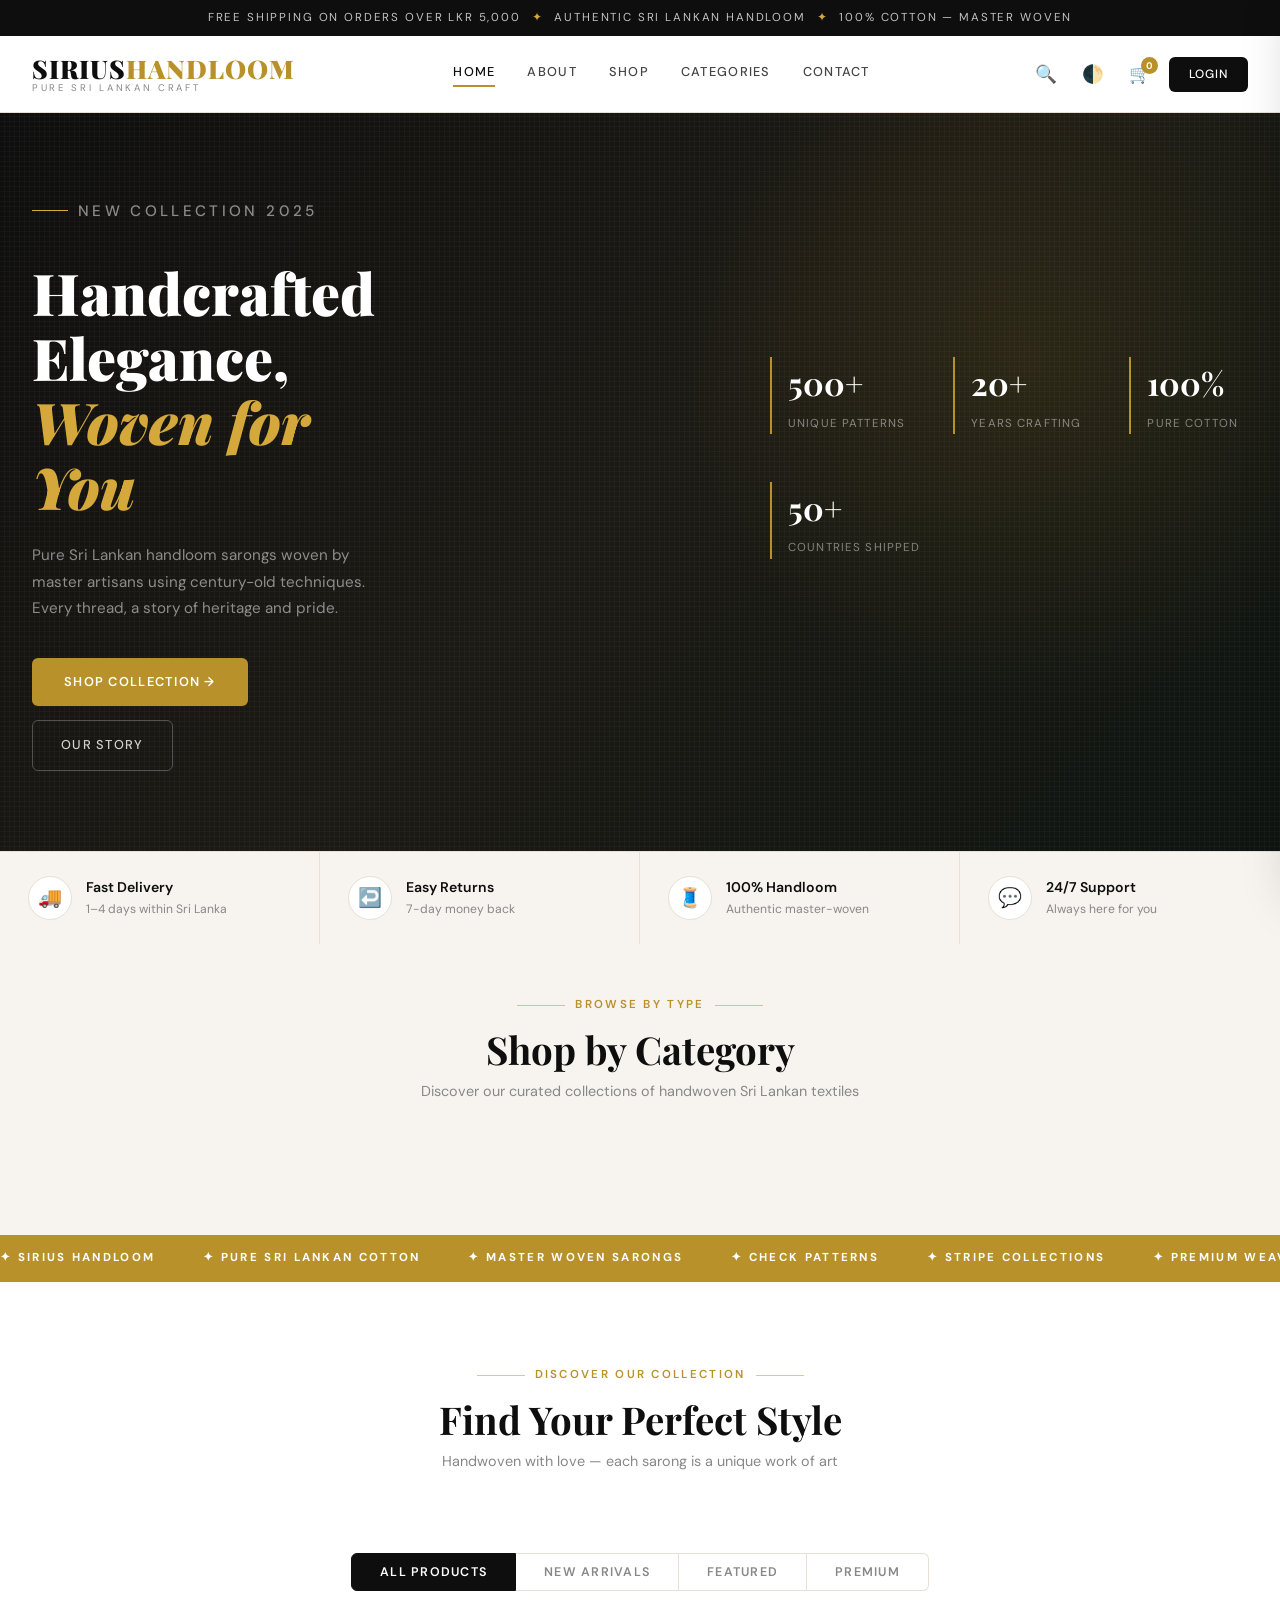
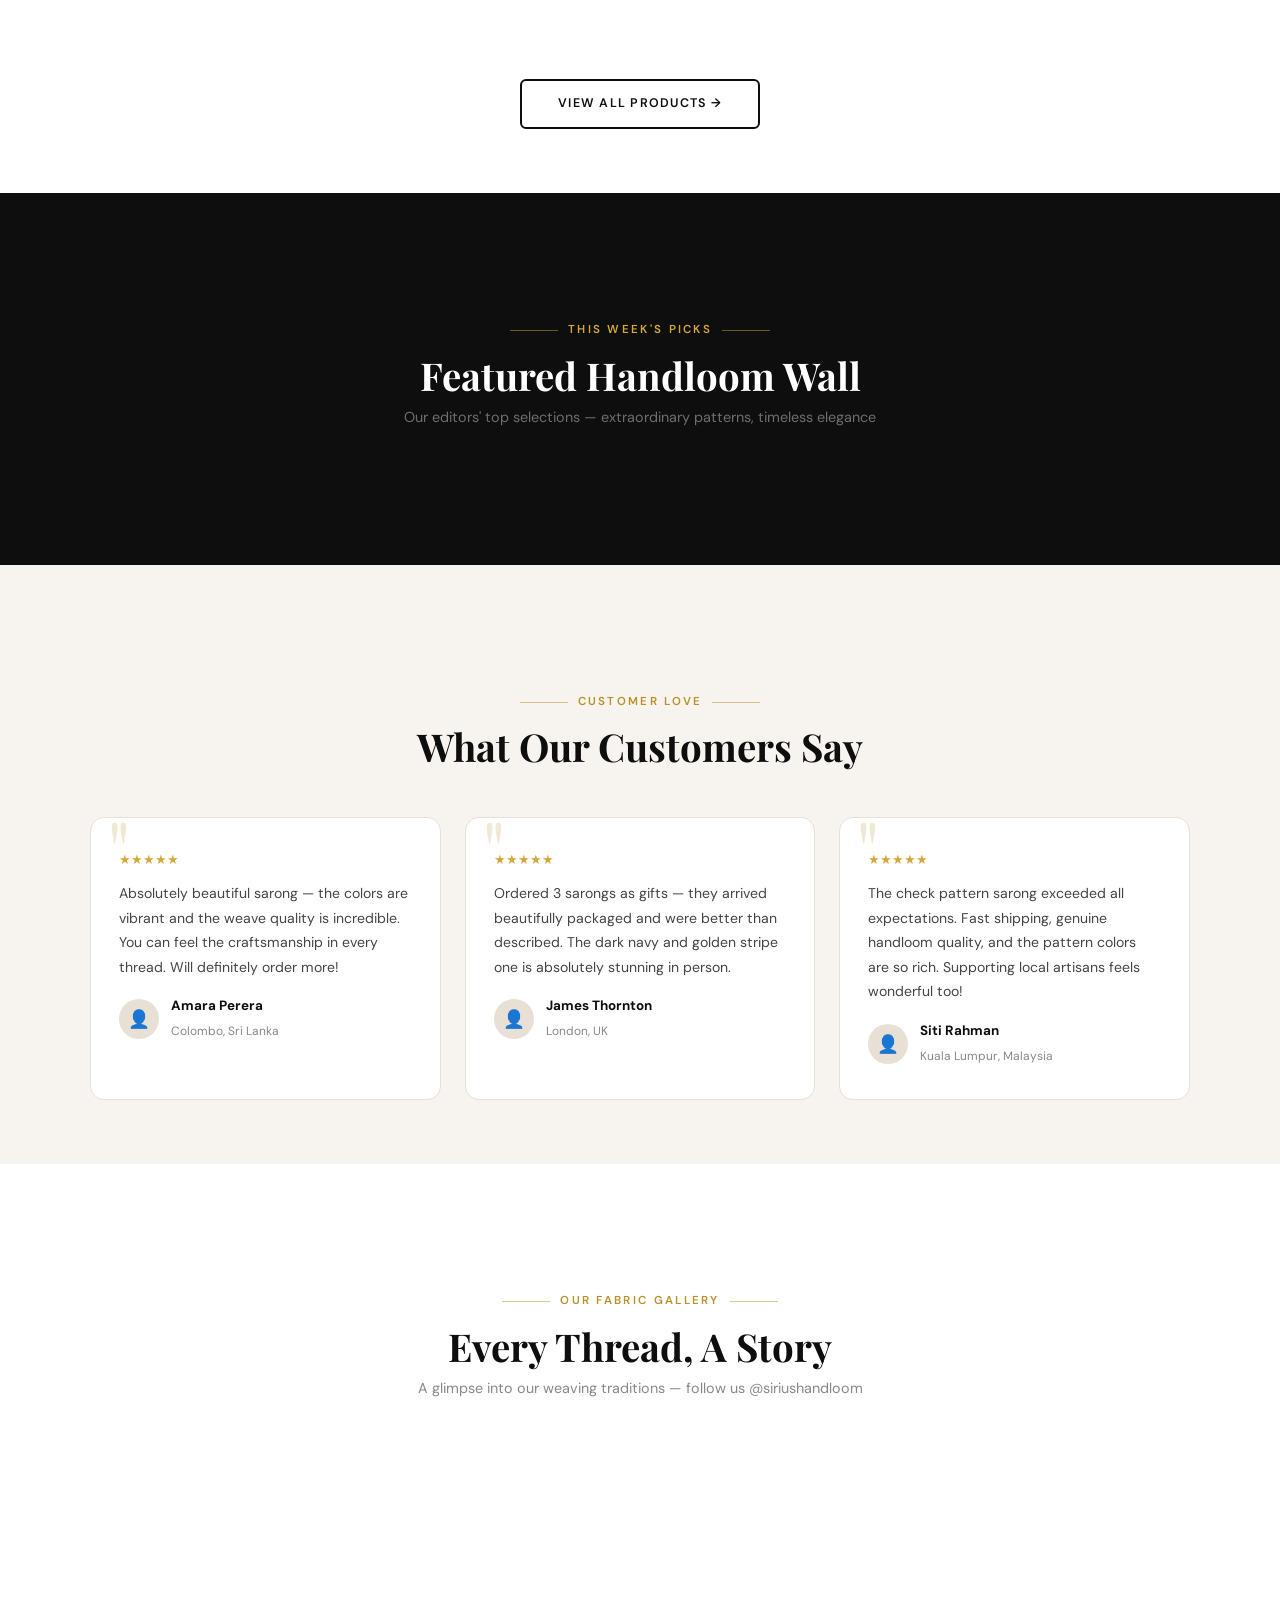
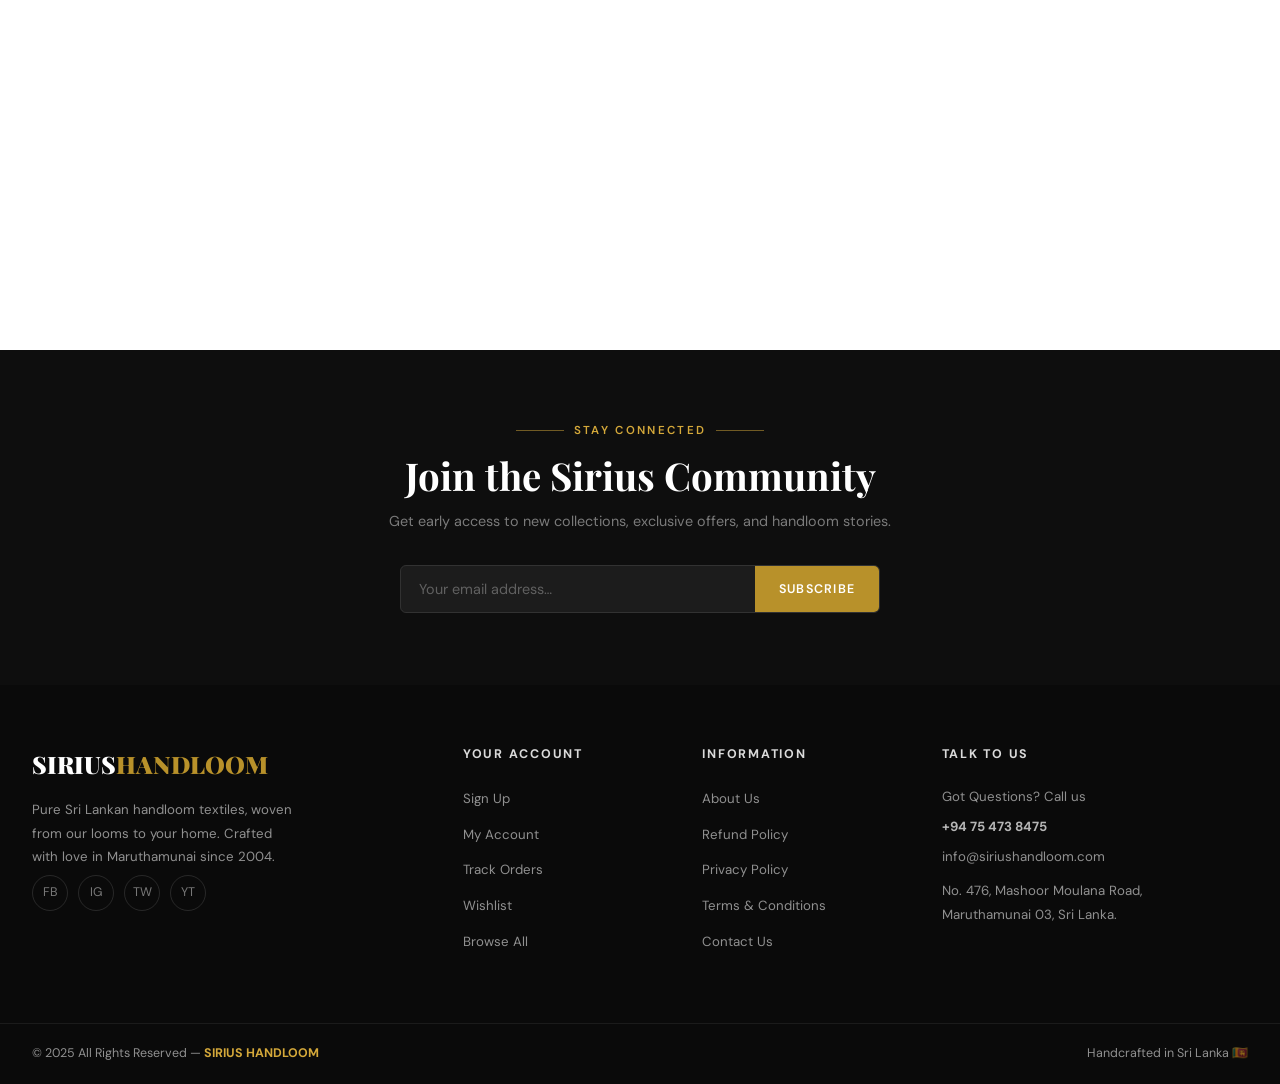
==== commit 1b990da6: "Refresh product catalog with premium names and local images" ====
--- a/index.html
+++ b/index.html
@@ -38,6 +38,7 @@
     </nav>
     <div class="h-actions">
       <button class="h-btn" onclick="toggleSearch()" title="Search">🔍</button>
+      <button class="h-btn" onclick="toggleTheme()" title="Toggle Theme">🌓</button>
       <button class="h-btn" onclick="toggleCart()" title="Cart">
         🛒<span class="cart-badge">0</span>
       </button>
--- a/style.css
+++ b/style.css
@@ -18,11 +18,13 @@
   --gold2:   #d4a83a;
   --teal:    #2a7a78;
   --white:   #ffffff;
-  --shadow:  0 8px 40px rgba(0,0,0,0.10);
-  --shadow2: 0 2px 12px rgba(0,0,0,0.07);
-  --radius:  3px;
+  --shadow:  0 16px 40px rgba(0,0,0,0.08);
+  --shadow2: 0 6px 24px rgba(0,0,0,0.05);
+  --radius:  6px;
+  --radius-lg: 14px;
   --display: 'Playfair Display', Georgia, serif;
   --body:    'DM Sans', sans-serif;
+  --transition: 0.35s cubic-bezier(.4,0,.2,1);
   --transition: 0.28s cubic-bezier(.4,0,.2,1);
 }
 
@@ -42,7 +44,7 @@
 
 /* Specific dark mode overrides for elements that use hardcoded colors */
 [data-theme="dark"] body { background: #141210; }
-[data-theme="dark"] .header { background: rgba(20,18,16,.96); border-bottom-color: #2e2a26; }
+[data-theme="dark"] .header { background: rgba(20,18,16,.75); border-bottom-color: #2e2a26; }
 [data-theme="dark"] .mobile-nav { background: #1a1714; }
 [data-theme="dark"] .search-wrap { background: #1e1b18; }
 [data-theme="dark"] .search-wrap input { background: #141210; color: var(--ink); }
@@ -68,6 +70,7 @@
   color: var(--mid);
   background: var(--white);
   overflow-x: hidden;
+  line-height: 1.6;
 }
 a { text-decoration: none; color: inherit; }
 img { max-width: 100%; display: block; }
@@ -89,8 +92,8 @@
 /* ── HEADER ── */
 .header {
   position: sticky; top: 0; z-index: 900;
-  background: rgba(255,255,255,.96);
-  backdrop-filter: blur(12px);
+  background: rgba(255,255,255,.75);
+  backdrop-filter: blur(24px) saturate(180%);
   border-bottom: 1px solid var(--border);
 }
 .header-inner {
@@ -335,7 +338,7 @@
   gap: 16px; max-width: 1320px; margin: 0 auto;
 }
 .cat-card {
-  position: relative; border-radius: 6px; overflow: hidden;
+  position: relative; border-radius: var(--radius-lg); overflow: hidden;
   aspect-ratio: .85; cursor: pointer;
   box-shadow: var(--shadow2);
 }
@@ -389,7 +392,7 @@
 }
 .product-card {
   background: var(--white); border: 1px solid var(--border);
-  border-radius: 6px; overflow: hidden;
+  border-radius: var(--radius-lg); overflow: hidden;
   transition: box-shadow var(--transition), transform var(--transition);
   position: relative;
 }
@@ -422,8 +425,8 @@
 .prod-body { padding: 14px 16px 16px; }
 .prod-cat { font-size: .7rem; color: var(--gold); text-transform: uppercase; letter-spacing: .12em; margin-bottom: 5px; }
 .prod-name {
-  font-size: .88rem; font-weight: 500; color: var(--ink);
-  margin-bottom: 10px; line-height: 1.42;
+  font-size: 1rem; font-weight: 500; color: var(--ink);
+  margin-bottom: 12px; line-height: 1.4; letter-spacing: -0.01em;
 }
 .prod-footer { display: flex; align-items: center; justify-content: space-between; }
 .prod-price {
@@ -484,7 +487,7 @@
 }
 .fw-item {
   position: relative; overflow: hidden; cursor: pointer;
-  aspect-ratio: .8;
+  aspect-ratio: .8; border-radius: var(--radius-lg);
 }
 .fw-item:first-child { aspect-ratio: unset; grid-row: span 2; }
 .fw-fabric {
@@ -520,7 +523,7 @@
 }
 .testi-card {
   background: var(--white); border: 1px solid var(--border);
-  border-radius: 6px; padding: 28px 24px;
+  border-radius: var(--radius-lg); padding: 32px 28px;
   text-align: left; position: relative;
 }
 .testi-card::before {
@@ -721,3 +724,14 @@
   .fw-grid { grid-template-columns: 1fr; }
   .gallery-grid { grid-template-columns: repeat(2, 1fr); }
 }
+
+/* ── SCROLL ANIMATIONS ── */
+.fade-up {
+  opacity: 0;
+  transform: translateY(30px);
+  transition: opacity 0.8s cubic-bezier(0.25, 0.8, 0.25, 1), transform 0.8s cubic-bezier(0.25, 0.8, 0.25, 1);
+}
+.fade-up.visible {
+  opacity: 1;
+  transform: translateY(0);
+}
